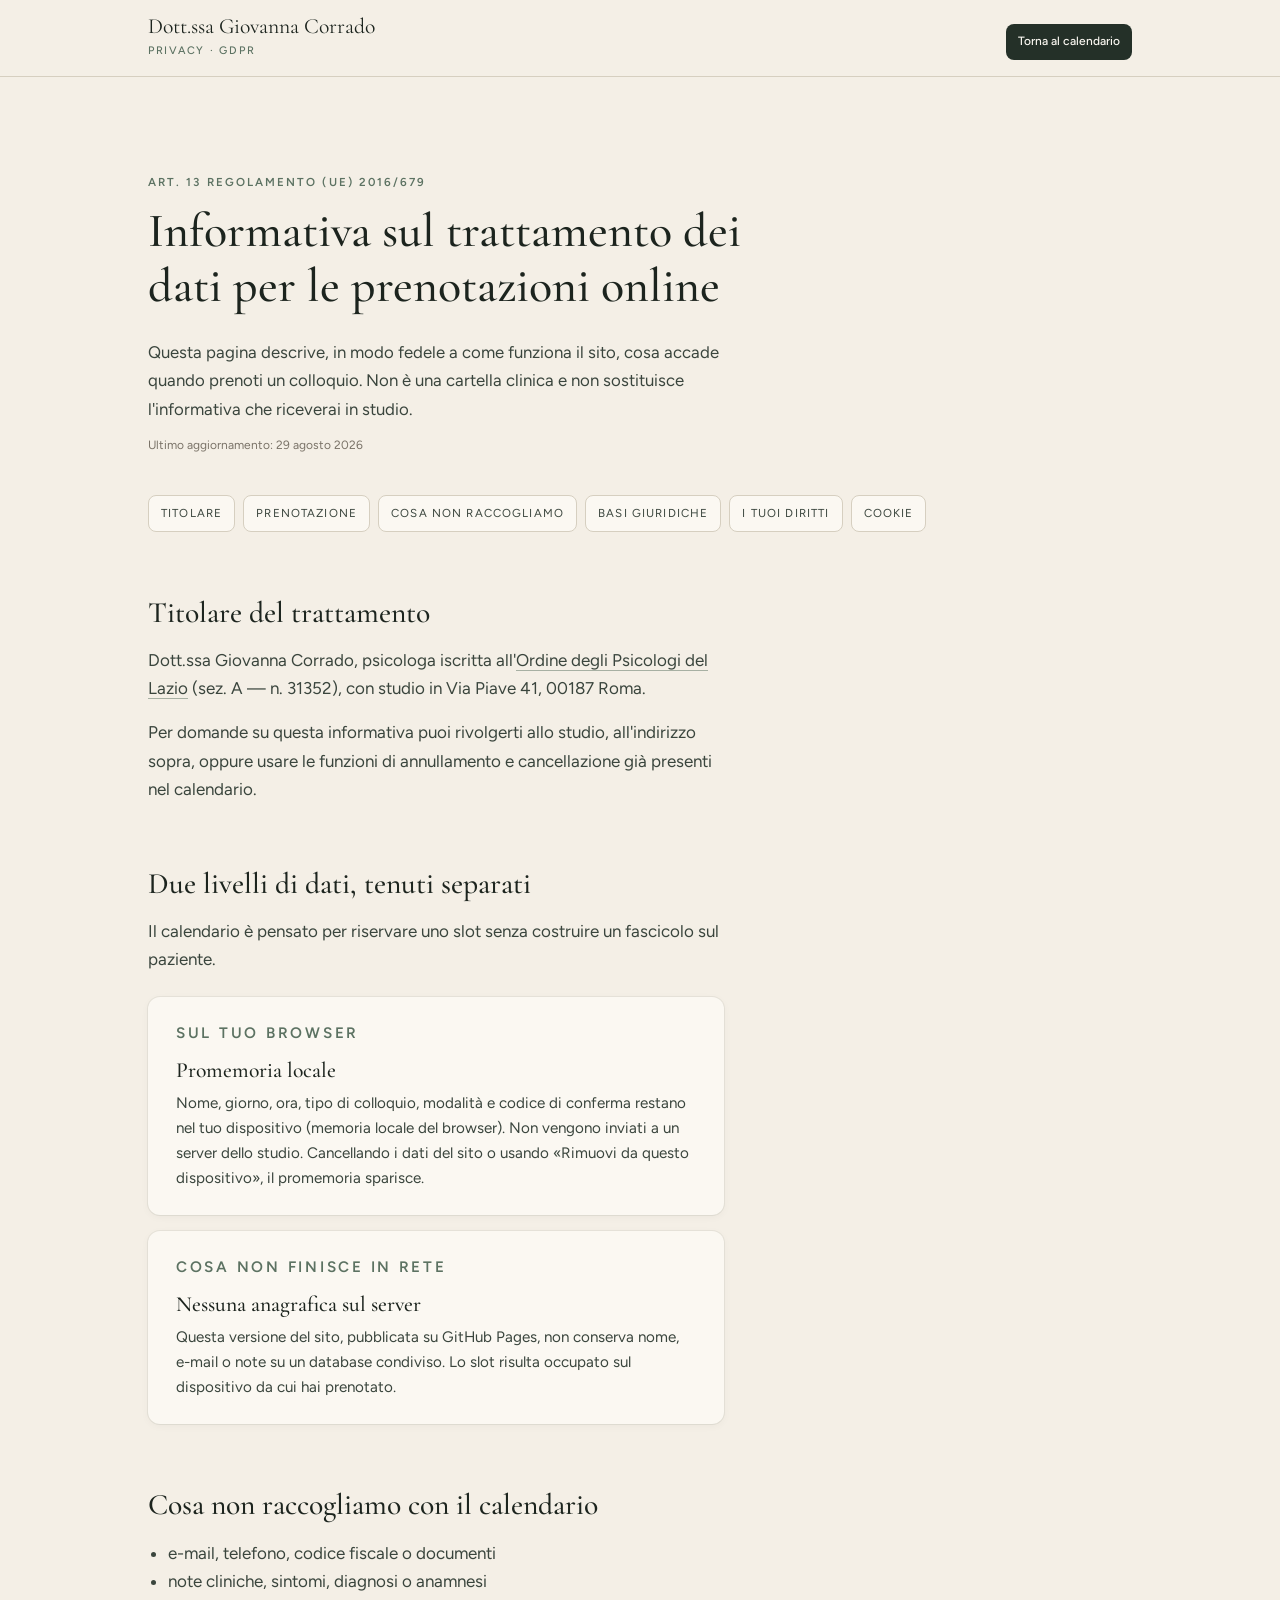
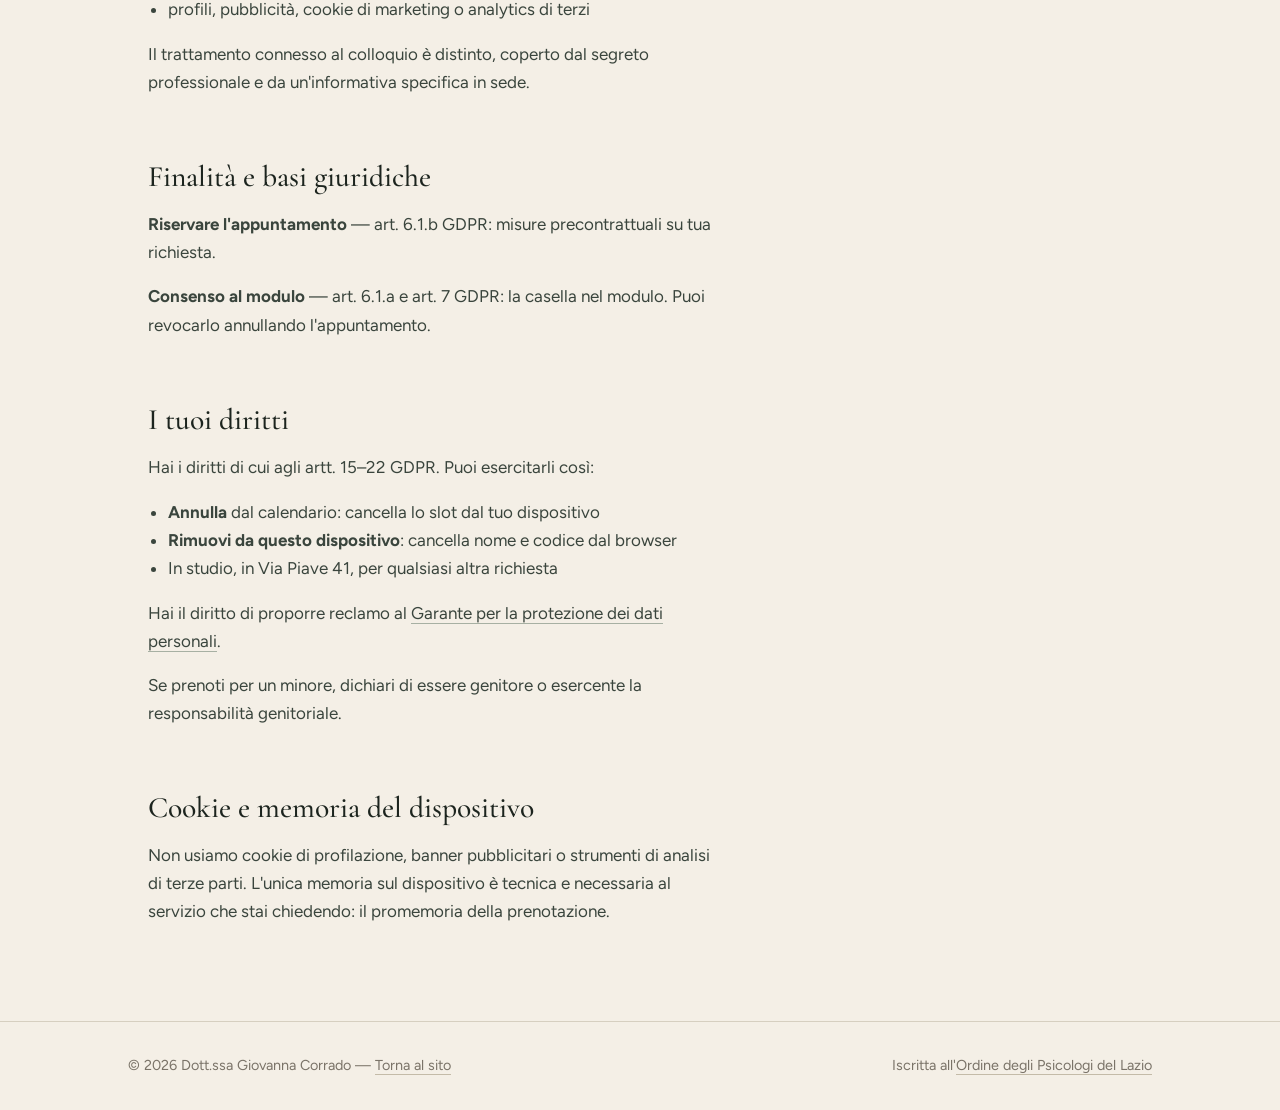
==== privacy.html @ 9703674b "Pubblica il sito della Dott.ssa Giovanna Corrado Landing, calendario di prenotazione, informativa pr" ====
<!DOCTYPE html>
<html lang="it">
<head>
  <meta charset="utf-8" />
  <meta name="viewport" content="width=device-width, initial-scale=1" />
  <title>Privacy e prenotazioni — Dott.ssa Giovanna Corrado</title>
  <meta name="description" content="Informativa privacy GDPR sulle prenotazioni online della Dott.ssa Giovanna Corrado." />
  <meta name="theme-color" content="#F4EFE6" />
  <link rel="icon" type="image/svg+xml" href="favicon.svg" />
  <link rel="preconnect" href="https://fonts.googleapis.com" />
  <link rel="preconnect" href="https://fonts.gstatic.com" crossorigin />
  <link href="https://fonts.googleapis.com/css2?family=Cormorant+Garamond:ital,wght@0,400;0,500;0,600;1,400&family=Figtree:ital,wght@0,400;0,500;0,600;1,400&display=swap" rel="stylesheet" />
  <link rel="stylesheet" href="css/site.css" />
</head>
<body class="privacy">
  <header class="privacy-header">
    <div class="wrap header-inner">
      <a class="brand" href="index.html">
        <div class="brand-name">Dott.ssa Giovanna Corrado</div>
        <div class="brand-meta">Privacy · GDPR</div>
      </a>
      <a class="btn btn-sm" href="index.html#prenota">Torna al calendario</a>
    </div>
  </header>
  <main class="section wrap">
    <p class="kicker">Art. 13 Regolamento (UE) 2016/679</p>
    <h1 style="font-size:clamp(2rem,4vw,3rem);max-width:40rem">Informativa sul trattamento dei dati per le prenotazioni online</h1>
    <p class="lead" style="margin-top:1.5rem">Questa pagina descrive, in modo fedele a come funziona il sito, cosa accade quando prenoti un colloquio. Non è una cartella clinica e non sostituisce l'informativa che riceverai in studio.</p>
    <p class="hint" style="margin-top:.75rem">Ultimo aggiornamento: 29 agosto 2026</p>
    <nav class="chips" aria-label="Sezioni dell'informativa">
      <a href="#titolare">Titolare</a>
      <a href="#prenotazione">Prenotazione</a>
      <a href="#non-trattiamo">Cosa non raccogliamo</a>
      <a href="#basi">Basi giuridiche</a>
      <a href="#diritti">I tuoi diritti</a>
      <a href="#cookie">Cookie</a>
    </nav>

    <article id="titolare">
      <h2>Titolare del trattamento</h2>
      <p>Dott.ssa Giovanna Corrado, psicologa iscritta all'<a class="link" href="https://ordinepsicologilazio.it/albo/giovanna-corrado" target="_blank" rel="noreferrer">Ordine degli Psicologi del Lazio</a> (sez. A — n. 31352), con studio in Via Piave 41, 00187 Roma.</p>
      <p style="margin-top:1rem">Per domande su questa informativa puoi rivolgerti allo studio, all'indirizzo sopra, oppure usare le funzioni di annullamento e cancellazione già presenti nel calendario.</p>
    </article>

    <article id="prenotazione">
      <h2>Due livelli di dati, tenuti separati</h2>
      <p>Il calendario è pensato per riservare uno slot senza costruire un fascicolo sul paziente.</p>
      <div class="card" style="margin-top:1.5rem">
        <p class="kicker">Sul tuo browser</p>
        <h3>Promemoria locale</h3>
        <p>Nome, giorno, ora, tipo di colloquio, modalità e codice di conferma restano nel tuo dispositivo (memoria locale del browser). Non vengono inviati a un server dello studio. Cancellando i dati del sito o usando «Rimuovi da questo dispositivo», il promemoria sparisce.</p>
      </div>
      <div class="card" style="margin-top:1rem">
        <p class="kicker">Cosa non finisce in rete</p>
        <h3>Nessuna anagrafica sul server</h3>
        <p>Questa versione del sito, pubblicata su GitHub Pages, non conserva nome, e-mail o note su un database condiviso. Lo slot risulta occupato sul dispositivo da cui hai prenotato.</p>
      </div>
    </article>

    <article id="non-trattiamo">
      <h2>Cosa non raccogliamo con il calendario</h2>
      <ul>
        <li>e-mail, telefono, codice fiscale o documenti</li>
        <li>note cliniche, sintomi, diagnosi o anamnesi</li>
        <li>profili, pubblicità, cookie di marketing o analytics di terzi</li>
      </ul>
      <p style="margin-top:1rem">Il trattamento connesso al colloquio è distinto, coperto dal segreto professionale e da un'informativa specifica in sede.</p>
    </article>

    <article id="basi">
      <h2>Finalità e basi giuridiche</h2>
      <p><strong>Riservare l'appuntamento</strong> — art. 6.1.b GDPR: misure precontrattuali su tua richiesta.</p>
      <p style="margin-top:1rem"><strong>Consenso al modulo</strong> — art. 6.1.a e art. 7 GDPR: la casella nel modulo. Puoi revocarlo annullando l'appuntamento.</p>
    </article>

    <article id="diritti">
      <h2>I tuoi diritti</h2>
      <p>Hai i diritti di cui agli artt. 15–22 GDPR. Puoi esercitarli così:</p>
      <ul>
        <li><strong>Annulla</strong> dal calendario: cancella lo slot dal tuo dispositivo</li>
        <li><strong>Rimuovi da questo dispositivo</strong>: cancella nome e codice dal browser</li>
        <li>In studio, in Via Piave 41, per qualsiasi altra richiesta</li>
      </ul>
      <p style="margin-top:1rem">Hai il diritto di proporre reclamo al <a class="link" href="https://www.garanteprivacy.it/" target="_blank" rel="noreferrer">Garante per la protezione dei dati personali</a>.</p>
      <p style="margin-top:1rem">Se prenoti per un minore, dichiari di essere genitore o esercente la responsabilità genitoriale.</p>
    </article>

    <article id="cookie">
      <h2>Cookie e memoria del dispositivo</h2>
      <p>Non usiamo cookie di profilazione, banner pubblicitari o strumenti di analisi di terze parti. L'unica memoria sul dispositivo è tecnica e necessaria al servizio che stai chiedendo: il promemoria della prenotazione.</p>
    </article>
  </main>
  <footer class="footer">
    <div class="wrap">
      <p>© 2026 Dott.ssa Giovanna Corrado — <a href="index.html">Torna al sito</a></p>
      <p>Iscritta all'<a href="https://ordinepsicologilazio.it/albo/giovanna-corrado" target="_blank" rel="noreferrer">Ordine degli Psicologi del Lazio</a></p>
    </div>
  </footer>
</body>
</html>
---- css/site.css ----
:root {
  --paper: #f4efe6;
  --paper-dim: #e8e1d4;
  --cream: #fbf8f2;
  --ink: #1c241e;
  --ink-soft: #3a453d;
  --muted: #7a7368;
  --sage: #5c7262;
  --sage-soft: #8a9a8c;
  --forest: #243028;
  --forest-fg: #f4efe6;
  --line: #d6cfc0;
  --line-strong: #c4bba8;
  --shadow: 0 0 0 1px rgb(28 36 30 / 0.06), 0 1px 2px -1px rgb(28 36 30 / 0.06), 0 2px 8px 0 rgb(28 36 30 / 0.04);
  --shadow-hover: 0 0 0 1px rgb(28 36 30 / 0.1), 0 4px 16px -4px rgb(28 36 30 / 0.12);
  --display: "Cormorant Garamond", ui-serif, Georgia, serif;
  --sans: "Figtree", ui-sans-serif, system-ui, sans-serif;
  --ease: cubic-bezier(0.23, 1, 0.32, 1);
}
*, *::before, *::after { box-sizing: border-box; }
html { scroll-behavior: smooth; overflow-x: hidden; }
body {
  margin: 0;
  background: var(--paper);
  color: var(--ink-soft);
  font-family: var(--sans);
  font-size: 1.0625rem;
  line-height: 1.65;
  overflow-x: hidden;
  -webkit-font-smoothing: antialiased;
}
img { max-width: 100%; display: block; }
a { color: inherit; }
h1, h2, h3 { font-family: var(--display); font-weight: 500; color: var(--ink); line-height: 1.15; margin: 0; }
p { margin: 0; }
button { font-family: inherit; cursor: pointer; }
button:disabled { cursor: not-allowed; }
.wrap { max-width: 64rem; margin: 0 auto; padding: 0 1.25rem; }
.kicker {
  margin: 0 0 0.75rem;
  font-size: 0.72rem;
  font-weight: 600;
  letter-spacing: 0.18em;
  text-transform: uppercase;
  color: var(--sage);
}
.lead { max-width: 36rem; font-size: 1.05rem; line-height: 1.7; }
.link { text-decoration: underline; text-underline-offset: 4px; text-decoration-color: color-mix(in srgb, var(--sage) 50%, transparent); }
.link:hover { text-decoration-color: var(--sage); }

.site-header {
  position: fixed; inset: 0 0 auto 0; z-index: 40;
  border-bottom: 1px solid var(--ink);
  background: color-mix(in srgb, var(--paper) 95%, transparent);
  backdrop-filter: blur(8px);
  padding: 1.25rem 0;
  transition: padding 0.25s var(--ease), border-color 0.25s var(--ease);
}
.site-header.is-scrolled { padding: 0.75rem 0; border-color: var(--line); }
.header-inner { display: flex; align-items: flex-end; justify-content: space-between; gap: 1rem; }
.brand { text-decoration: none; min-width: 0; }
.brand-name { font-family: var(--display); font-size: 1.35rem; line-height: 1; color: var(--ink); }
.brand-meta { margin-top: 0.25rem; font-size: 0.68rem; font-weight: 500; letter-spacing: 0.16em; text-transform: uppercase; color: var(--sage); }
.nav { display: none; align-items: flex-end; gap: 0.15rem; }
.nav a {
  padding: 0.5rem 0.75rem;
  font-size: 0.72rem; font-weight: 500; letter-spacing: 0.12em; text-transform: uppercase;
  color: var(--muted); text-decoration: none;
}
.nav a:hover { color: var(--ink); }
.menu-btn {
  display: grid; place-items: center;
  width: 2.75rem; height: 2.75rem;
  border: 1px solid var(--line-strong); border-radius: 0.5rem;
  background: transparent; color: var(--ink);
}
.mobile-nav { display: none; border-top: 1px solid var(--line); background: var(--paper); padding: 1.5rem 1.25rem; }
.mobile-nav.open { display: flex; flex-direction: column; gap: 0.25rem; }
.mobile-nav a { padding: 0.75rem; border-radius: 0.5rem; text-decoration: none; color: var(--ink); font-weight: 500; }
.mobile-nav a:hover { background: var(--paper-dim); }

.btn {
  display: inline-flex; align-items: center; justify-content: center; gap: 0.5rem;
  height: 2.75rem; padding: 0 1.25rem; border: 0; border-radius: 0.5rem;
  background: var(--forest); color: var(--cream); font-size: 0.9rem; font-weight: 500;
  text-decoration: none; transition: background-color 0.15s var(--ease), transform 0.15s var(--ease);
}
.btn:hover { background: var(--ink); }
.btn:active { transform: scale(0.96); }
.btn:disabled { opacity: 0.5; }
.btn-lg { height: 3rem; padding: 0 1.75rem; }
.btn-sm { height: 2.25rem; padding: 0 0.75rem; font-size: 0.75rem; }
.btn-outline {
  background: transparent; color: var(--ink); border: 1px solid var(--line-strong);
}
.btn-outline:hover { background: var(--paper-dim); }
.btn-cream { background: var(--cream); color: var(--forest); }
.btn-cream:hover { background: var(--paper); }

.hero {
  display: grid; gap: 2.5rem; align-items: center;
  min-height: 100svh; padding: 8rem 1.25rem 4rem; max-width: 64rem; margin: 0 auto;
}
.hero h1 { font-size: clamp(2.4rem, 5vw, 3.4rem); }
.hero .copy { margin-top: 1.5rem; max-width: 36rem; display: grid; gap: 1rem; }
.hero-actions { margin-top: 2rem; display: flex; flex-wrap: wrap; gap: 0.75rem; }
.portrait { margin: 0 auto; width: 100%; max-width: 28rem; }
.frame { background: var(--cream); padding: 0.5rem; border-radius: 0.75rem; box-shadow: var(--shadow); }
.frame img { width: 100%; aspect-ratio: 4/5; object-fit: cover; object-position: center 18%; border-radius: 0.5rem; }
.caption { margin-top: 0.75rem; text-align: center; font-size: 0.75rem; letter-spacing: 0.08em; color: var(--muted); }

.section { padding: 6rem 1.25rem; scroll-margin-top: 8rem; }
.section h2 { font-size: clamp(2rem, 4vw, 3rem); margin-bottom: 1.5rem; max-width: 36rem; }
.dim { background: var(--paper-dim); }
.about-grid, .book-grid { display: grid; gap: 2.5rem; }
.stack { display: grid; gap: 1.25rem; }

.cards-2 { display: grid; gap: 1rem; }
.cards-3 { display: grid; gap: 1rem; }
.card {
  background: var(--cream); border-radius: 0.75rem; padding: 1.5rem 1.75rem; box-shadow: var(--shadow);
}
.card-step { border-left: 3px solid var(--sage); transition: transform 0.25s var(--ease), box-shadow 0.25s var(--ease); }
.card-step:hover { transform: translateY(-2px); box-shadow: var(--shadow-hover); }
.step-n { font-family: var(--display); letter-spacing: 0.16em; color: var(--sage); font-size: 0.9rem; margin-bottom: 0.75rem; }
.card h3 { font-size: 1.35rem; margin-bottom: 0.5rem; }
.card p { font-size: 0.95rem; }
.icon { width: 1.25rem; height: 1.25rem; color: var(--sage); margin-bottom: 1rem; }

.band { position: relative; }
.band-imgs { display: grid; }
.band-imgs img { width: 100%; height: 18rem; object-fit: cover; }
.band-card {
  position: relative; z-index: 2; margin: -2.5rem auto 0; max-width: 32rem;
  background: var(--forest); color: var(--forest-fg);
  border-radius: 0.5rem; padding: 2rem 2.5rem; box-shadow: var(--shadow-hover);
}
.band-card .kicker { color: var(--sage-soft); }
.band-card p.quote { font-family: var(--display); font-size: clamp(1.4rem, 3vw, 1.85rem); line-height: 1.3; color: var(--cream); }

.cal { background: var(--cream); border-radius: 0.75rem; padding: 1.25rem; box-shadow: var(--shadow); }
.cal-head { display: flex; align-items: center; justify-content: space-between; margin-bottom: 1rem; }
.cal-head h3 { font-size: 1.35rem; text-transform: capitalize; }
.cal-nav { display: grid; place-items: center; width: 2.5rem; height: 2.5rem; border: 0; border-radius: 0.5rem; background: var(--paper); color: var(--ink); }
.dow, .days { display: grid; grid-template-columns: repeat(7, 1fr); gap: 0.25rem; text-align: center; }
.dow { font-size: 0.7rem; letter-spacing: 0.08em; text-transform: uppercase; color: var(--muted); margin-bottom: 0.5rem; }
.day {
  height: 2.6rem; border: 0; border-radius: 0.4rem; background: transparent; color: var(--ink); font-size: 0.9rem;
}
.day:hover:not(:disabled) { background: var(--paper-dim); }
.day.is-selected { background: var(--forest); color: var(--cream); }
.day:disabled { color: var(--line-strong); }
.slots { display: grid; grid-template-columns: repeat(2, 1fr); gap: 0.5rem; margin-top: 1.25rem; }
.slot {
  height: 2.75rem; border: 0; border-radius: 0.5rem;
  background: var(--forest); color: var(--cream); font-variant-numeric: tabular-nums; font-weight: 500;
}
.slot:hover:not(:disabled) { background: var(--ink); }
.slot:disabled { background: var(--paper-dim); color: var(--muted); text-decoration: line-through; }
.hint { margin-top: 1rem; font-size: 0.75rem; color: var(--muted); }

.mine { margin-top: 2.5rem; }
.mine li {
  display: flex; flex-direction: column; gap: 0.75rem;
  padding: 1rem 0; border-bottom: 1px solid var(--line);
}
.mine li:first-child { border-top: 1px solid var(--line); }

.contact { background: var(--forest); color: var(--forest-fg); }
.contact .kicker { color: var(--sage-soft); }
.contact h2 { color: var(--cream); }
.contact .lead { color: color-mix(in srgb, var(--forest-fg) 80%, transparent); margin-bottom: 3rem; }
.contact-grid { display: grid; gap: 2.5rem; }
.contact a, .contact .big { font-family: var(--display); font-size: clamp(1.4rem, 3vw, 1.85rem); color: var(--cream); text-decoration: none; display: flex; gap: 0.75rem; align-items: flex-start; }
.contact a:hover { color: var(--sage-soft); }

.footer {
  border-top: 1px solid var(--line); padding: 2rem 1.25rem;
  display: flex; flex-direction: column; gap: 1rem; color: var(--muted); font-size: 0.9rem;
}
.footer .wrap { display: flex; flex-direction: column; gap: 1rem; padding: 0; width: 100%; max-width: 64rem; }
.footer a { text-decoration: underline; text-underline-offset: 4px; text-decoration-color: var(--line-strong); }
.footer a:hover { color: var(--ink); }

dialog {
  width: calc(100% - 2rem); max-width: 32rem; max-height: min(90dvh, 42rem);
  border: 0; border-radius: 0.75rem; padding: 1.5rem; background: var(--cream); color: var(--ink);
  box-shadow: var(--shadow-hover); overflow-y: auto;
}
dialog::backdrop { background: rgb(28 36 30 / 0.5); }
.dlg-head { margin-bottom: 1.25rem; padding-right: 2rem; }
.dlg-head h2 { font-size: 1.5rem; }
.dlg-head p { margin-top: 0.25rem; font-size: 0.9rem; }
.field { display: grid; gap: 0.4rem; margin-bottom: 1rem; }
.field label { font-size: 0.72rem; font-weight: 500; letter-spacing: 0.12em; text-transform: uppercase; color: var(--muted); }
.field input {
  height: 2.75rem; border: 1px solid var(--line); border-radius: 0.5rem; padding: 0 0.75rem;
  background: var(--paper); color: var(--ink); font: inherit;
}
.choice { display: flex; align-items: center; justify-content: space-between; width: 100%; min-height: 2.75rem; padding: 0.5rem 0.75rem; border: 1px solid var(--line); border-radius: 0.5rem; background: var(--cream); color: var(--ink-soft); text-align: left; font-size: 0.9rem; margin-bottom: 0.5rem; }
.choice.is-on { border-color: var(--forest); background: var(--paper); color: var(--ink); }
.mods { display: grid; grid-template-columns: 1fr 1fr; gap: 0.5rem; }
.consent { display: flex; gap: 0.75rem; align-items: flex-start; min-height: 2.75rem; padding: 0.75rem; border: 1px solid var(--line); border-radius: 0.5rem; background: var(--paper); font-size: 0.9rem; }
.consent input { margin-top: 0.2rem; accent-color: var(--forest); width: 1rem; height: 1rem; flex-shrink: 0; }
.close-x { position: absolute; top: 1rem; right: 1rem; border: 0; background: transparent; color: var(--muted); width: 2rem; height: 2rem; }
.code { font-family: var(--display); font-size: 2rem; font-variant-numeric: tabular-nums; color: var(--ink); margin: 1rem 0 0.5rem; }
.check { width: 3rem; height: 3rem; border-radius: 999px; background: var(--paper-dim); color: var(--sage); display: grid; place-items: center; }

.privacy-header { position: sticky; top: 0; z-index: 40; border-bottom: 1px solid var(--line); background: color-mix(in srgb, var(--paper) 95%, transparent); backdrop-filter: blur(8px); padding: 1rem 0; }
.chips { display: flex; flex-wrap: wrap; gap: 0.5rem; margin: 2.5rem 0 0; }
.chips a { border: 1px solid var(--line); background: var(--cream); border-radius: 0.5rem; padding: 0.5rem 0.75rem; font-size: 0.72rem; letter-spacing: 0.1em; text-transform: uppercase; text-decoration: none; color: var(--ink-soft); }
.privacy article { margin-top: 4rem; max-width: 36rem; }
.privacy article h2 { font-size: 1.85rem; margin-bottom: 1rem; }
.privacy ul { padding-left: 1.25rem; }

@media (min-width: 640px) {
  .cards-2 { grid-template-columns: 1fr 1fr; }
  .slots { grid-template-columns: repeat(3, 1fr); }
  .mine li { flex-direction: row; align-items: center; justify-content: space-between; }
  .contact-grid { grid-template-columns: 1fr 1fr; }
  .footer .wrap { flex-direction: row; justify-content: space-between; }
  .band-imgs img { height: 24rem; }
}
@media (min-width: 1024px) {
  .nav { display: flex; }
  .menu-btn { display: none; }
  .hero { grid-template-columns: 1.05fr 0.95fr; gap: 4rem; padding-top: 7rem; }
  .hero-copy { order: 1; }
  .portrait { order: 2; max-width: none; }
  .about-grid { grid-template-columns: 0.85fr 1.15fr; gap: 4rem; }
  .book-grid { grid-template-columns: 1.05fr 0.95fr; }
  .cards-3 { grid-template-columns: 1fr 1fr 1fr; }
  .band-imgs { grid-template-columns: 1fr 1fr; }
  .band-imgs img { height: 28rem; }
}
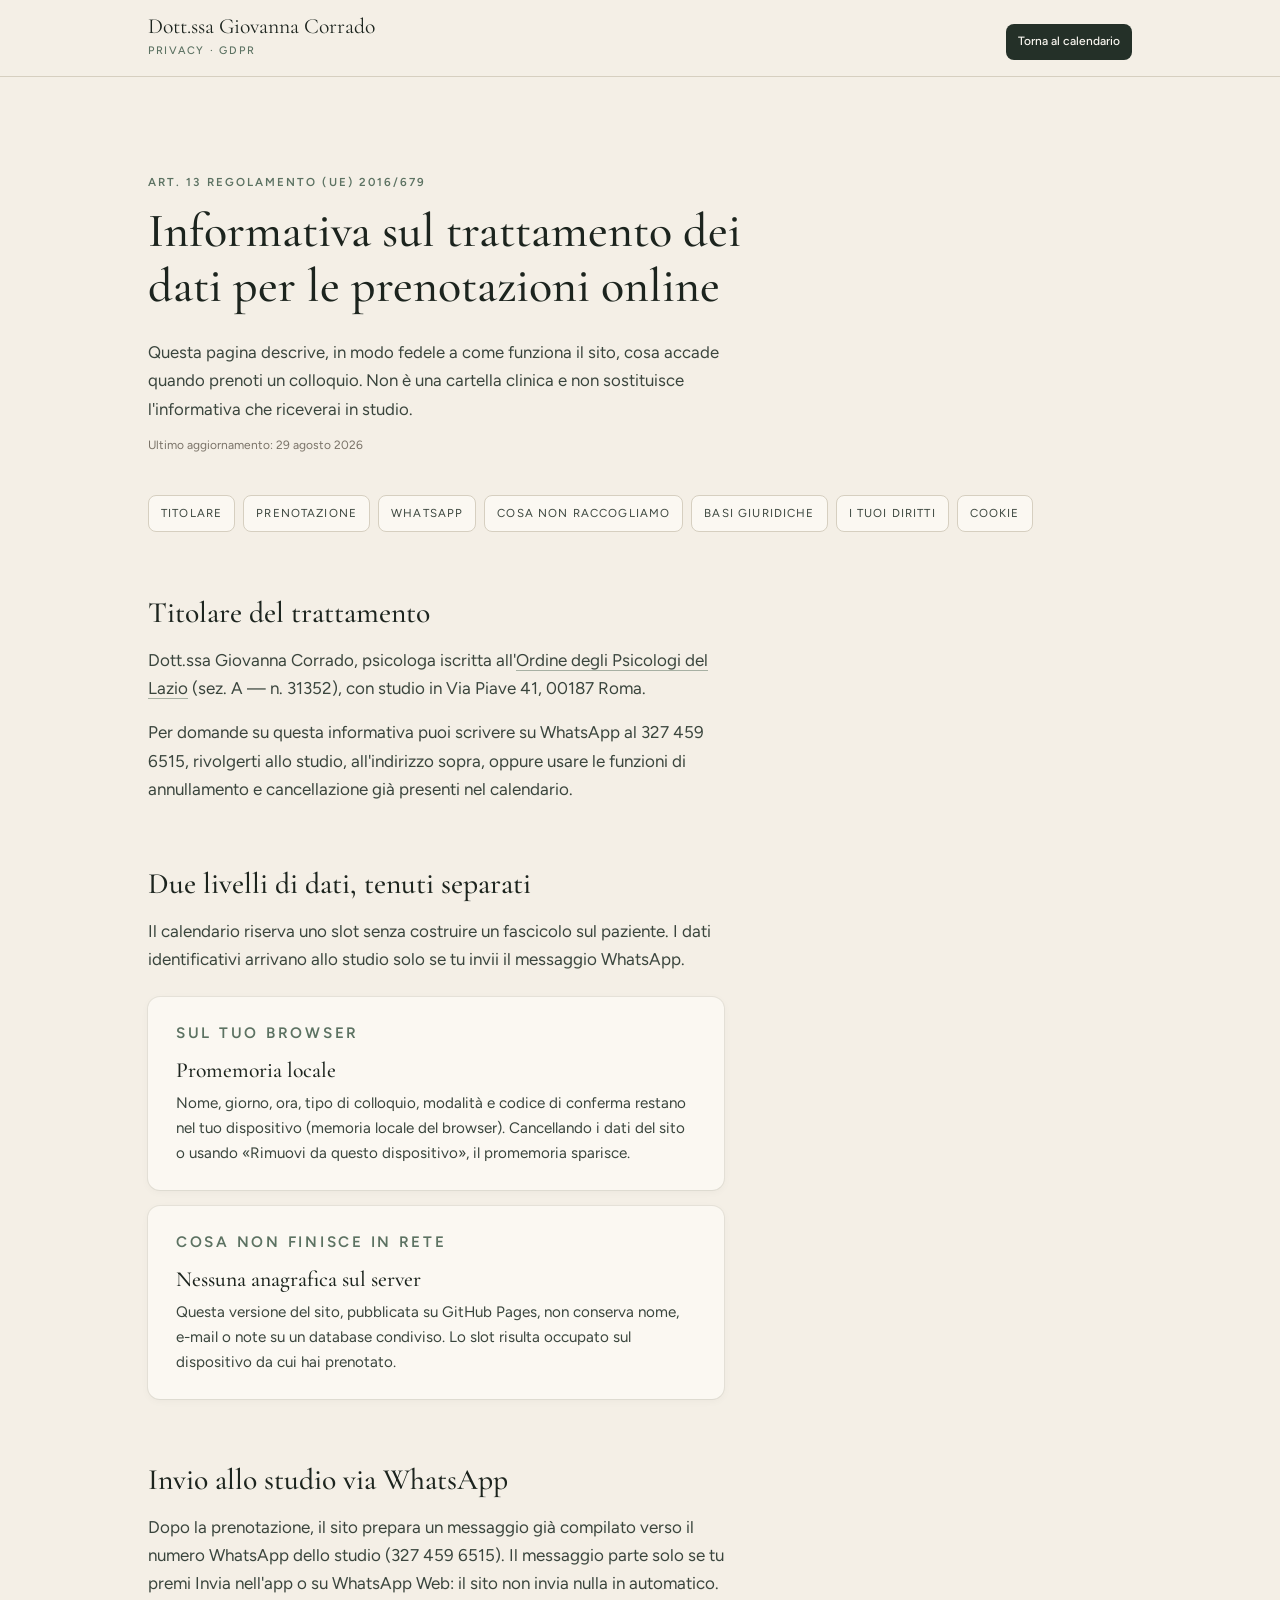
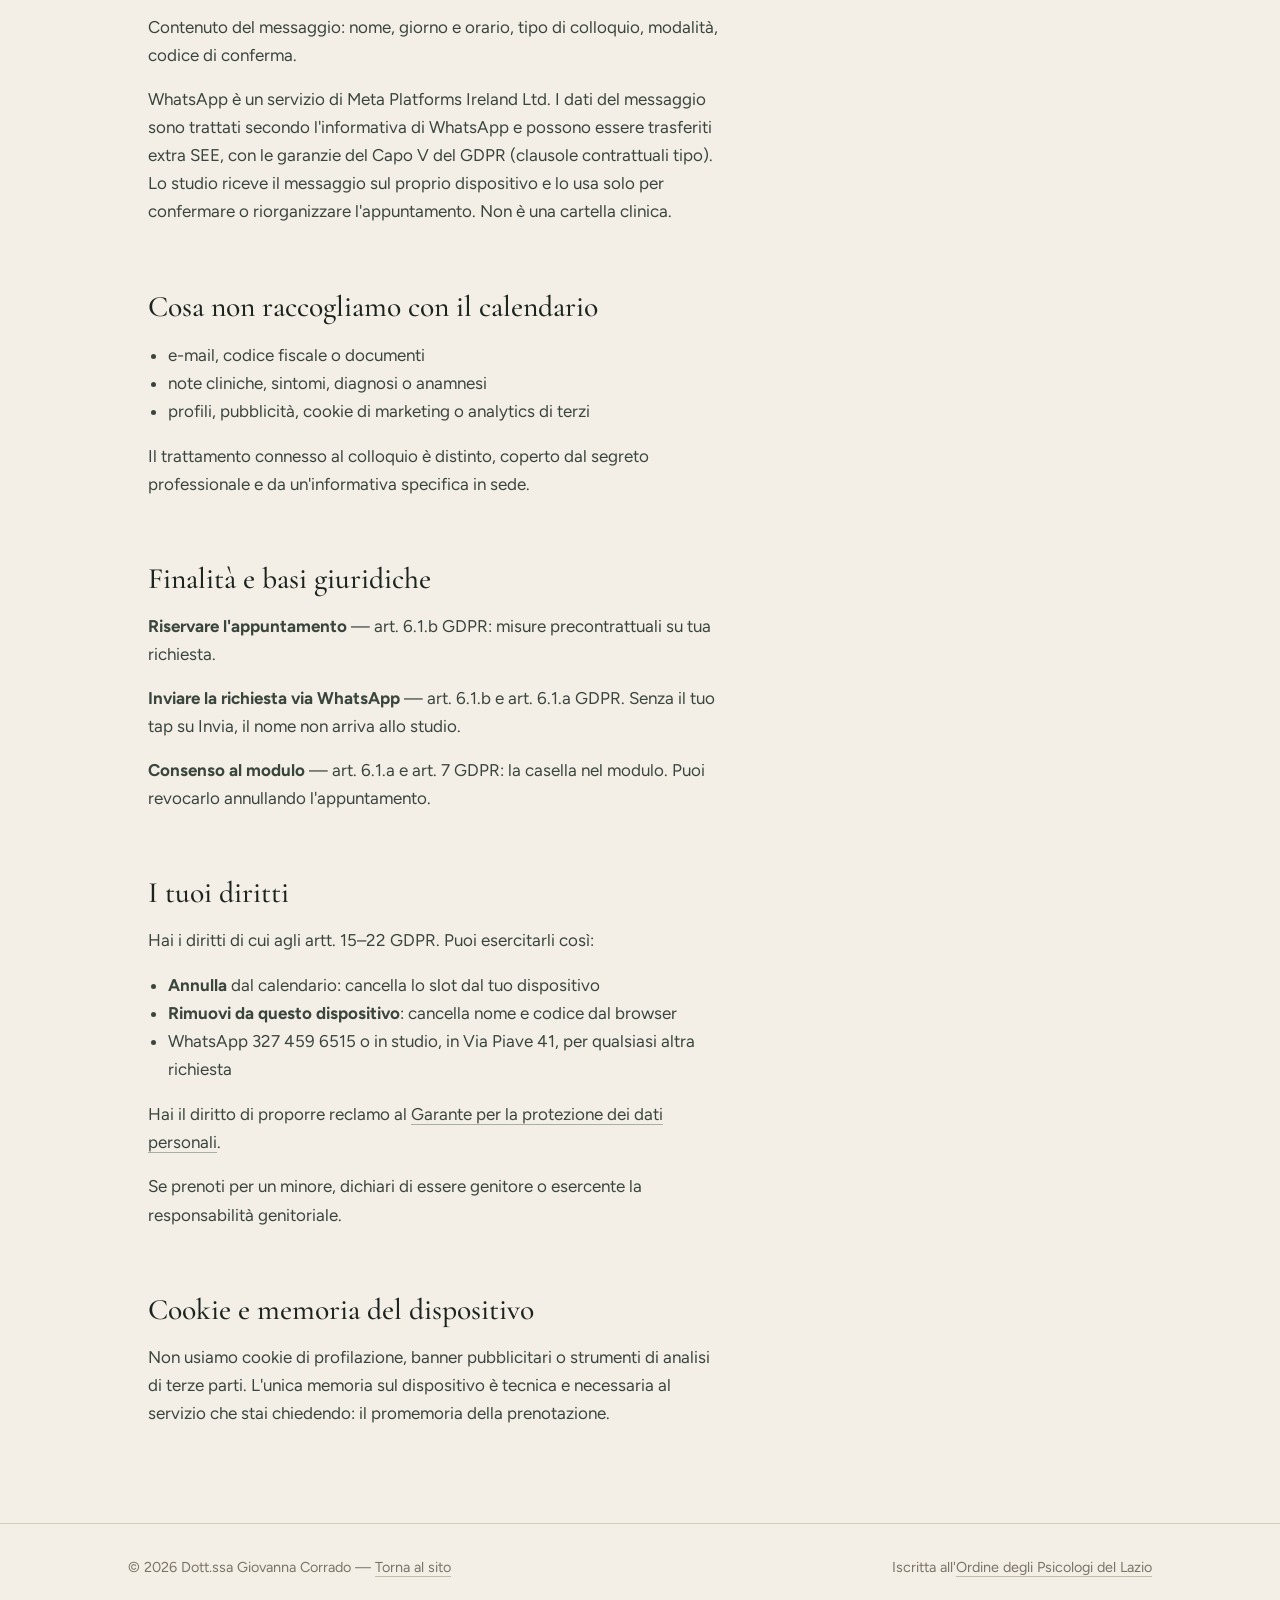
==== commit 75f577b4: "Collega le prenotazioni a WhatsApp (327 459 6515)" ====
--- a/privacy.html
+++ b/privacy.html
@@ -30,6 +30,7 @@
     <nav class="chips" aria-label="Sezioni dell'informativa">
       <a href="#titolare">Titolare</a>
       <a href="#prenotazione">Prenotazione</a>
+      <a href="#whatsapp">WhatsApp</a>
       <a href="#non-trattiamo">Cosa non raccogliamo</a>
       <a href="#basi">Basi giuridiche</a>
       <a href="#diritti">I tuoi diritti</a>
@@ -39,16 +40,16 @@
     <article id="titolare">
       <h2>Titolare del trattamento</h2>
       <p>Dott.ssa Giovanna Corrado, psicologa iscritta all'<a class="link" href="https://ordinepsicologilazio.it/albo/giovanna-corrado" target="_blank" rel="noreferrer">Ordine degli Psicologi del Lazio</a> (sez. A — n. 31352), con studio in Via Piave 41, 00187 Roma.</p>
-      <p style="margin-top:1rem">Per domande su questa informativa puoi rivolgerti allo studio, all'indirizzo sopra, oppure usare le funzioni di annullamento e cancellazione già presenti nel calendario.</p>
+      <p style="margin-top:1rem">Per domande su questa informativa puoi scrivere su WhatsApp al 327 459 6515, rivolgerti allo studio, all'indirizzo sopra, oppure usare le funzioni di annullamento e cancellazione già presenti nel calendario.</p>
     </article>
 
     <article id="prenotazione">
       <h2>Due livelli di dati, tenuti separati</h2>
-      <p>Il calendario è pensato per riservare uno slot senza costruire un fascicolo sul paziente.</p>
+      <p>Il calendario riserva uno slot senza costruire un fascicolo sul paziente. I dati identificativi arrivano allo studio solo se tu invii il messaggio WhatsApp.</p>
       <div class="card" style="margin-top:1.5rem">
         <p class="kicker">Sul tuo browser</p>
         <h3>Promemoria locale</h3>
-        <p>Nome, giorno, ora, tipo di colloquio, modalità e codice di conferma restano nel tuo dispositivo (memoria locale del browser). Non vengono inviati a un server dello studio. Cancellando i dati del sito o usando «Rimuovi da questo dispositivo», il promemoria sparisce.</p>
+        <p>Nome, giorno, ora, tipo di colloquio, modalità e codice di conferma restano nel tuo dispositivo (memoria locale del browser). Cancellando i dati del sito o usando «Rimuovi da questo dispositivo», il promemoria sparisce.</p>
       </div>
       <div class="card" style="margin-top:1rem">
         <p class="kicker">Cosa non finisce in rete</p>
@@ -57,10 +58,17 @@
       </div>
     </article>
 
+    <article id="whatsapp">
+      <h2>Invio allo studio via WhatsApp</h2>
+      <p>Dopo la prenotazione, il sito prepara un messaggio già compilato verso il numero WhatsApp dello studio (327 459 6515). Il messaggio parte solo se tu premi Invia nell'app o su WhatsApp Web: il sito non invia nulla in automatico.</p>
+      <p style="margin-top:1rem">Contenuto del messaggio: nome, giorno e orario, tipo di colloquio, modalità, codice di conferma.</p>
+      <p style="margin-top:1rem">WhatsApp è un servizio di Meta Platforms Ireland Ltd. I dati del messaggio sono trattati secondo l'informativa di WhatsApp e possono essere trasferiti extra SEE, con le garanzie del Capo V del GDPR (clausole contrattuali tipo). Lo studio riceve il messaggio sul proprio dispositivo e lo usa solo per confermare o riorganizzare l'appuntamento. Non è una cartella clinica.</p>
+    </article>
+
     <article id="non-trattiamo">
       <h2>Cosa non raccogliamo con il calendario</h2>
       <ul>
-        <li>e-mail, telefono, codice fiscale o documenti</li>
+        <li>e-mail, codice fiscale o documenti</li>
         <li>note cliniche, sintomi, diagnosi o anamnesi</li>
         <li>profili, pubblicità, cookie di marketing o analytics di terzi</li>
       </ul>
@@ -70,6 +78,7 @@
     <article id="basi">
       <h2>Finalità e basi giuridiche</h2>
       <p><strong>Riservare l'appuntamento</strong> — art. 6.1.b GDPR: misure precontrattuali su tua richiesta.</p>
+      <p style="margin-top:1rem"><strong>Inviare la richiesta via WhatsApp</strong> — art. 6.1.b e art. 6.1.a GDPR. Senza il tuo tap su Invia, il nome non arriva allo studio.</p>
       <p style="margin-top:1rem"><strong>Consenso al modulo</strong> — art. 6.1.a e art. 7 GDPR: la casella nel modulo. Puoi revocarlo annullando l'appuntamento.</p>
     </article>
 
@@ -79,7 +88,7 @@
       <ul>
         <li><strong>Annulla</strong> dal calendario: cancella lo slot dal tuo dispositivo</li>
         <li><strong>Rimuovi da questo dispositivo</strong>: cancella nome e codice dal browser</li>
-        <li>In studio, in Via Piave 41, per qualsiasi altra richiesta</li>
+        <li>WhatsApp 327 459 6515 o in studio, in Via Piave 41, per qualsiasi altra richiesta</li>
       </ul>
       <p style="margin-top:1rem">Hai il diritto di proporre reclamo al <a class="link" href="https://www.garanteprivacy.it/" target="_blank" rel="noreferrer">Garante per la protezione dei dati personali</a>.</p>
       <p style="margin-top:1rem">Se prenoti per un minore, dichiari di essere genitore o esercente la responsabilità genitoriale.</p>
--- a/css/site.css
+++ b/css/site.css
@@ -222,6 +222,7 @@
   .band-imgs img { height: 24rem; }
 }
 @media (min-width: 1024px) {
+  .contact-grid { grid-template-columns: 1fr 1fr 1fr; }
   .nav { display: flex; }
   .menu-btn { display: none; }
   .hero { grid-template-columns: 1.05fr 0.95fr; gap: 4rem; padding-top: 7rem; }
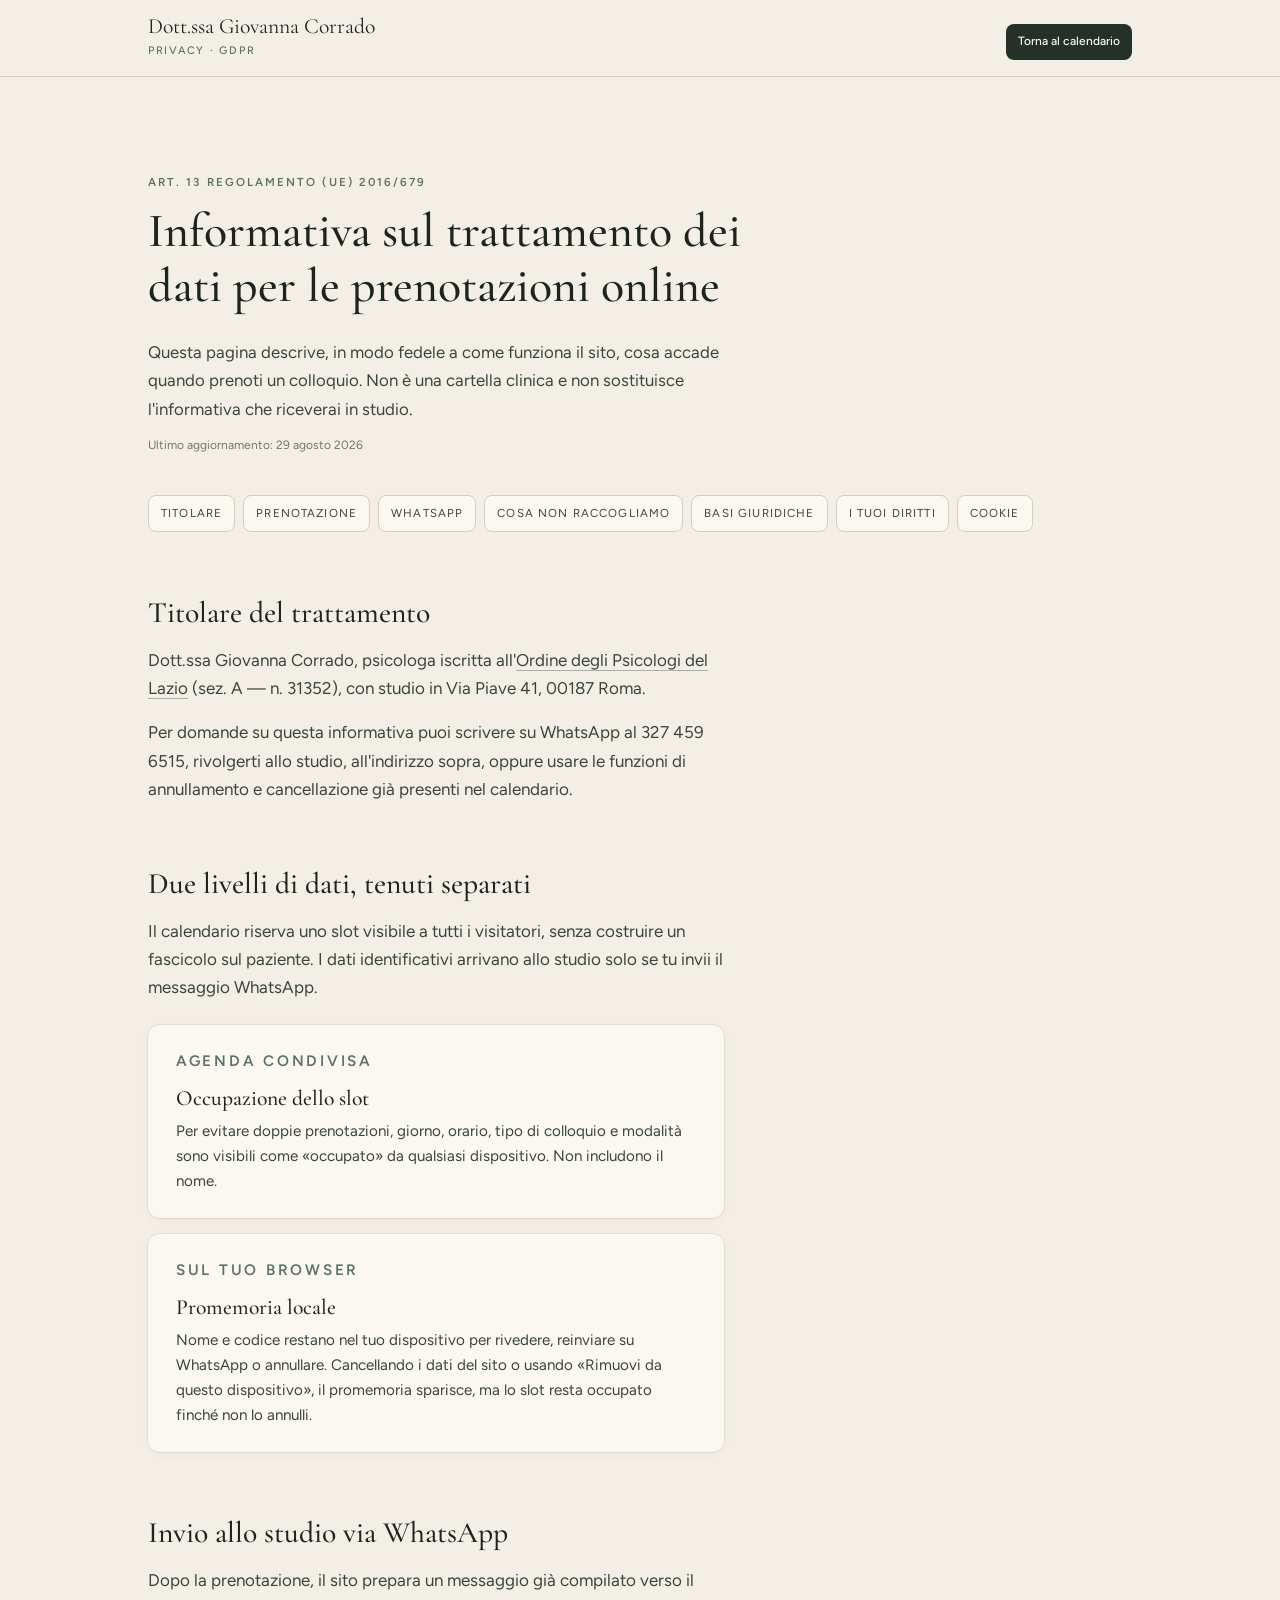
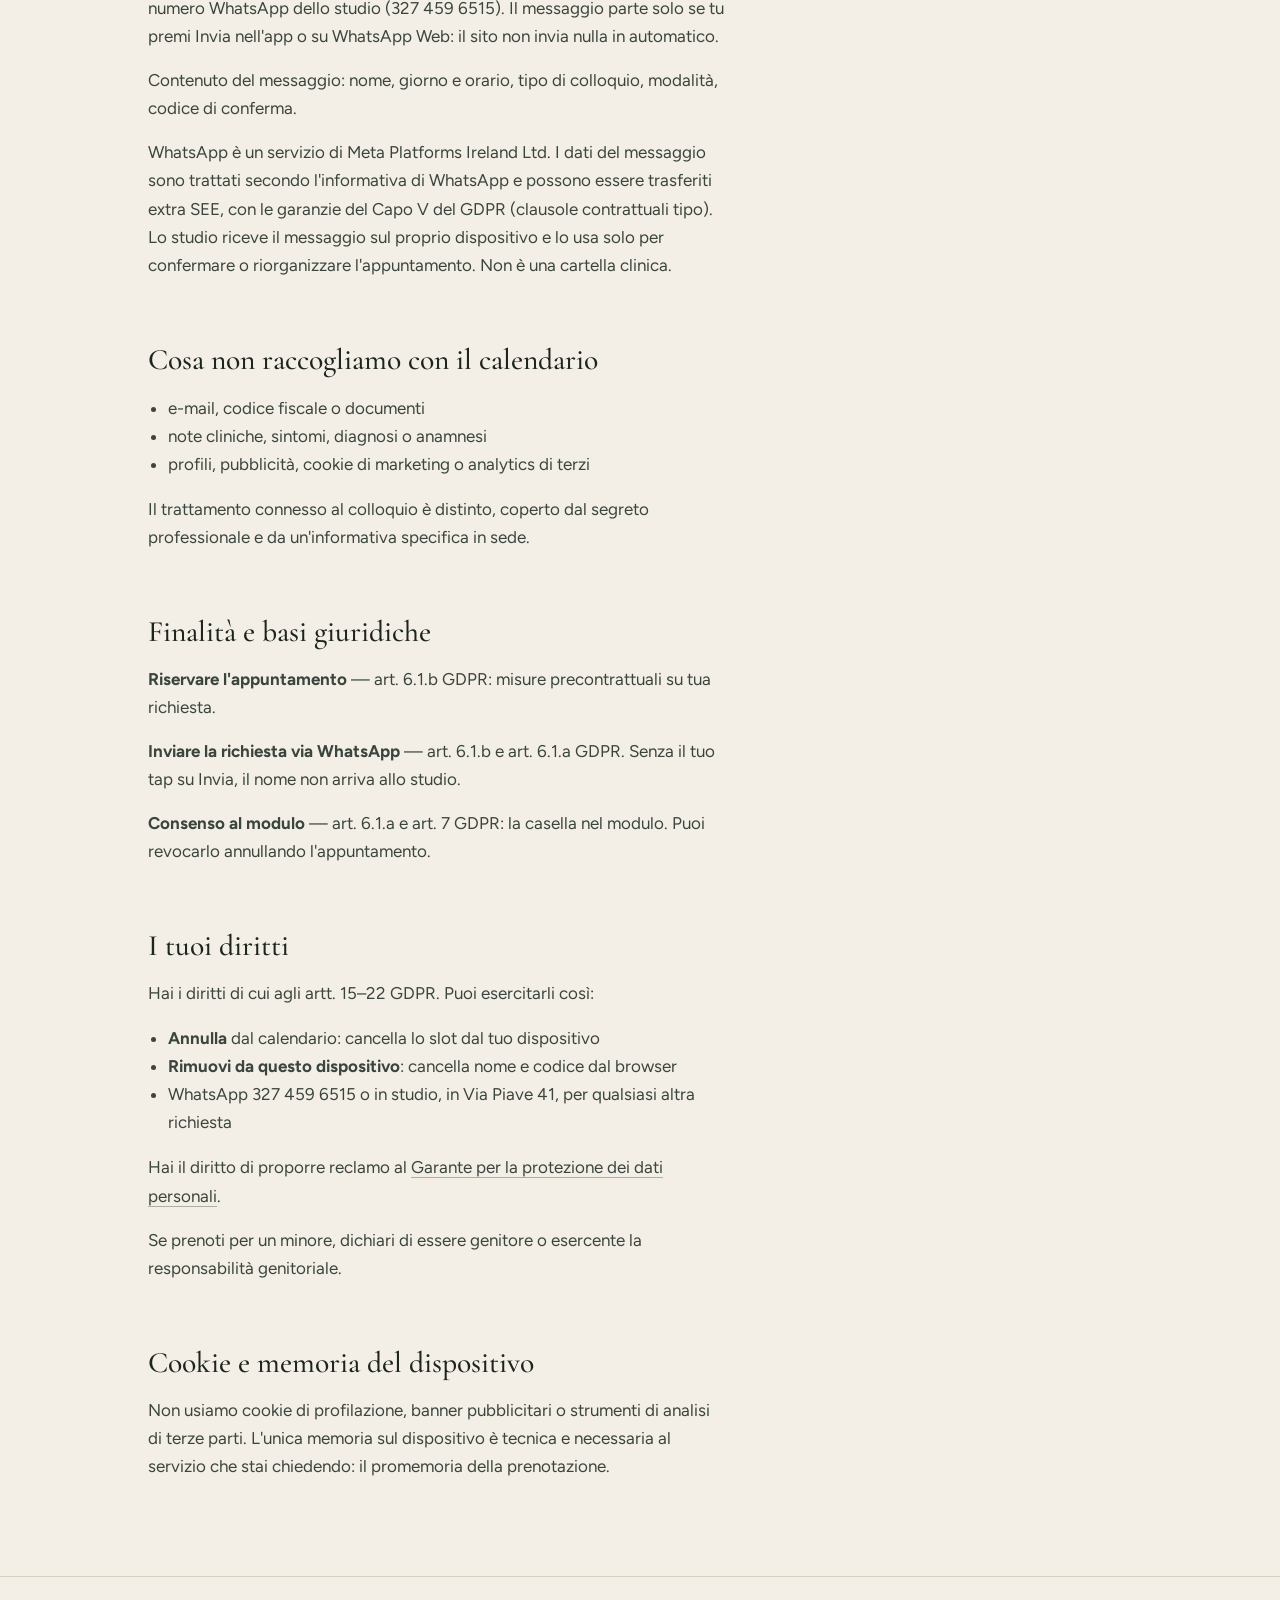
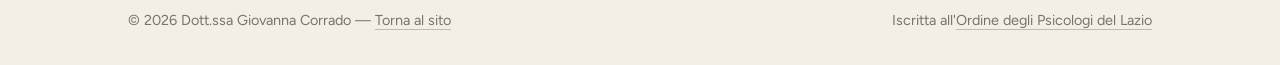
==== commit 1b3aacce: "Agenda condivisa: lo slot occupato vale su tutti i dispositivi" ====
--- a/privacy.html
+++ b/privacy.html
@@ -45,16 +45,16 @@
 
     <article id="prenotazione">
       <h2>Due livelli di dati, tenuti separati</h2>
-      <p>Il calendario riserva uno slot senza costruire un fascicolo sul paziente. I dati identificativi arrivano allo studio solo se tu invii il messaggio WhatsApp.</p>
+      <p>Il calendario riserva uno slot visibile a tutti i visitatori, senza costruire un fascicolo sul paziente. I dati identificativi arrivano allo studio solo se tu invii il messaggio WhatsApp.</p>
       <div class="card" style="margin-top:1.5rem">
+        <p class="kicker">Agenda condivisa</p>
+        <h3>Occupazione dello slot</h3>
+        <p>Per evitare doppie prenotazioni, giorno, orario, tipo di colloquio e modalità sono visibili come «occupato» da qualsiasi dispositivo. Non includono il nome.</p>
+      </div>
+      <div class="card" style="margin-top:1rem">
         <p class="kicker">Sul tuo browser</p>
         <h3>Promemoria locale</h3>
-        <p>Nome, giorno, ora, tipo di colloquio, modalità e codice di conferma restano nel tuo dispositivo (memoria locale del browser). Cancellando i dati del sito o usando «Rimuovi da questo dispositivo», il promemoria sparisce.</p>
-      </div>
-      <div class="card" style="margin-top:1rem">
-        <p class="kicker">Cosa non finisce in rete</p>
-        <h3>Nessuna anagrafica sul server</h3>
-        <p>Questa versione del sito, pubblicata su GitHub Pages, non conserva nome, e-mail o note su un database condiviso. Lo slot risulta occupato sul dispositivo da cui hai prenotato.</p>
+        <p>Nome e codice restano nel tuo dispositivo per rivedere, reinviare su WhatsApp o annullare. Cancellando i dati del sito o usando «Rimuovi da questo dispositivo», il promemoria sparisce, ma lo slot resta occupato finché non lo annulli.</p>
       </div>
     </article>
 
